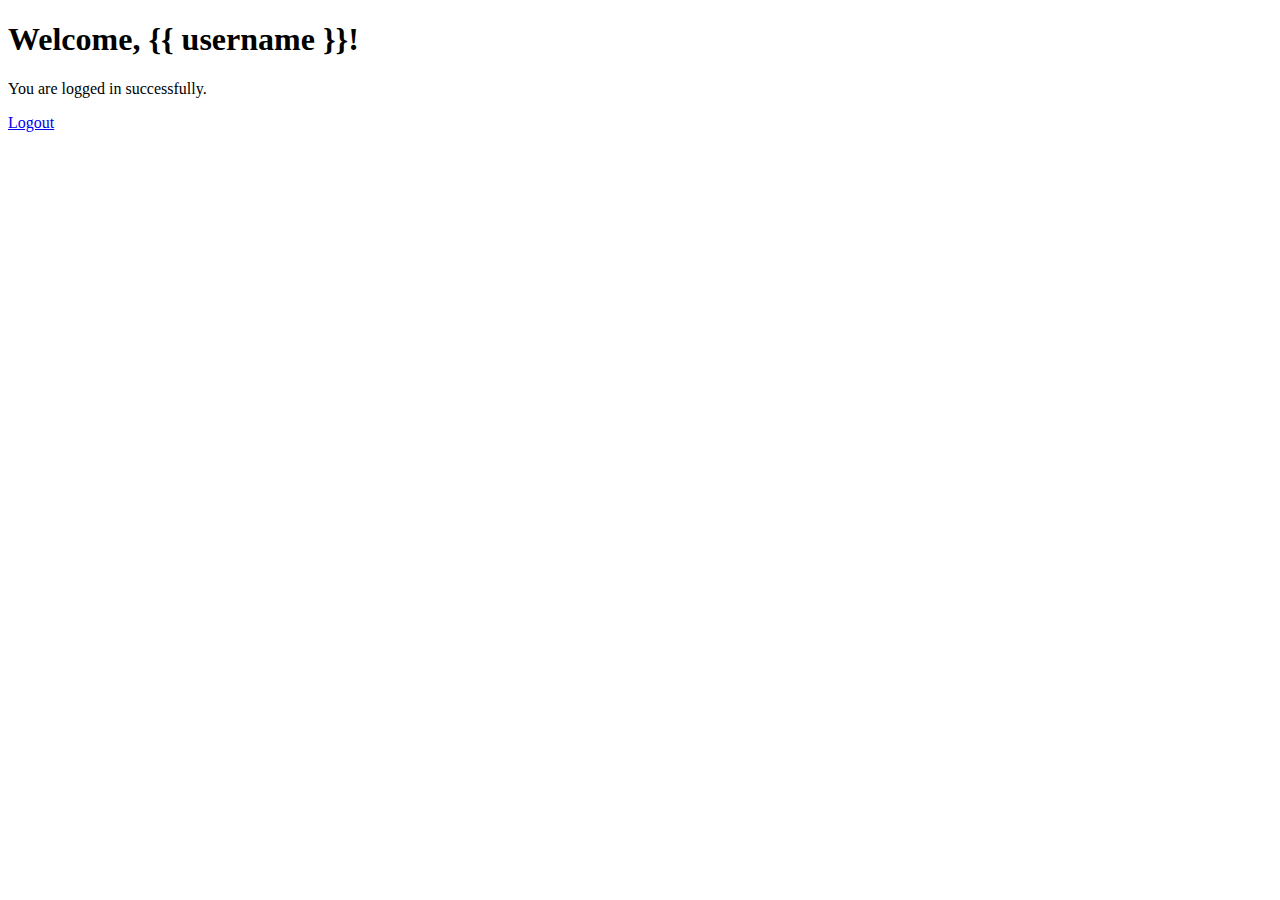
==== StegaSecure/templates/index.html @ 8ee2baeb "Add files via upload" ====
<!DOCTYPE html>
<html lang="en">
<head>
    <meta charset="UTF-8">
    <meta name="viewport" content="width=device-width, initial-scale=1.0">
    <title>Dashboard</title>
</head>
<body>
    <h1>Welcome, {{ username }}!</h1>
    <p>You are logged in successfully.</p>
    <a href="/logout">Logout</a>
</body>
</html>
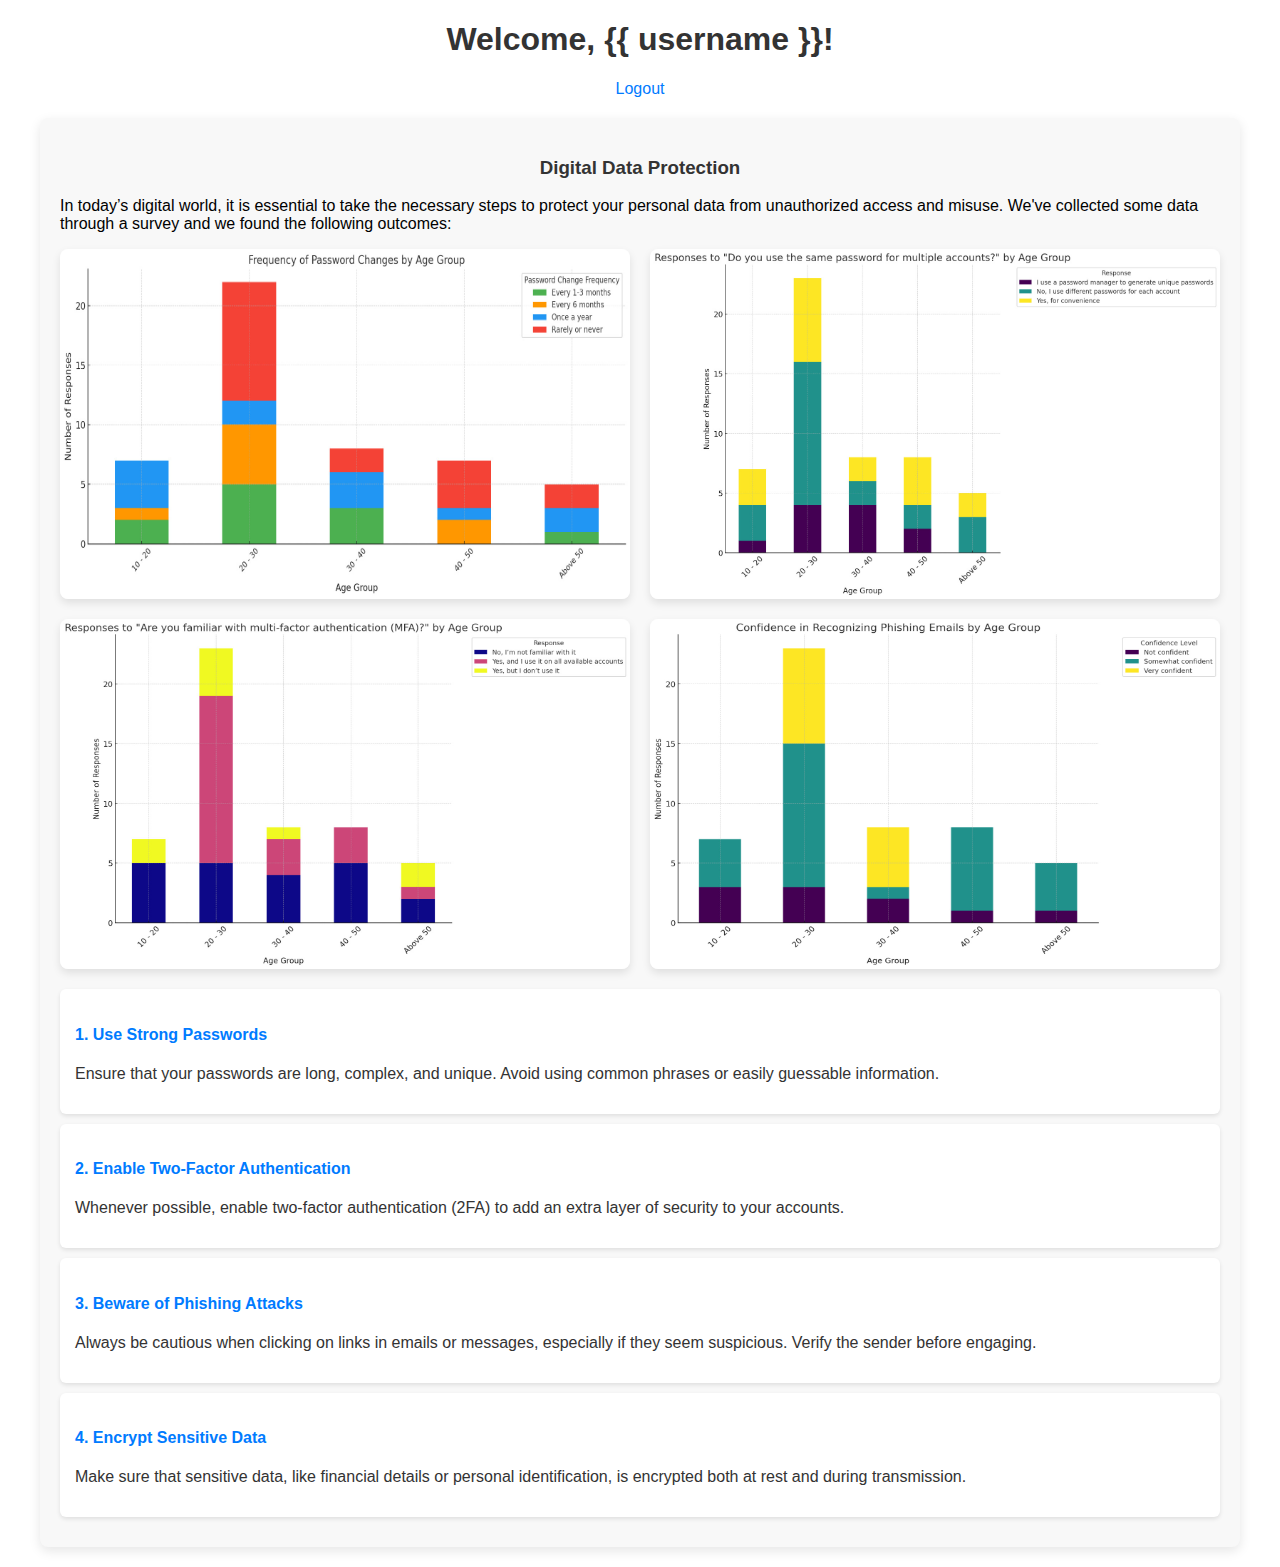
==== commit 6b03a05a: "Add files via upload" ====
--- a/StegaSecure/templates/index.html
+++ b/StegaSecure/templates/index.html
@@ -4,10 +4,67 @@
     <meta charset="UTF-8">
     <meta name="viewport" content="width=device-width, initial-scale=1.0">
     <title>Dashboard</title>
+    <link rel="stylesheet" href="../static/css/index.css">
 </head>
 <body>
     <h1>Welcome, {{ username }}!</h1>
-    <p>You are logged in successfully.</p>
-    <a href="/logout">Logout</a>
+    <p id="welcome"></p>
+    
+    <a href="/logout" class="logout-link">Logout</a>
+    <div class="container">
+
+        <!-- Digital Data Protection Section -->
+        <div class="data-protection">
+            <h3>Digital Data Protection</h3>
+            <p>In today’s digital world, it is essential to take the necessary steps to protect your personal data from unauthorized access and misuse. We've collected some data through a survey and we found the following outcomes:</p>
+
+            <!-- Images Before Awareness Content -->
+            <div class="image-gallery">
+                <img src="../static/media/img1.jpg" alt="Security Image 1">
+                <img src="../static/media/img2.jpg" alt="Security Image 2">
+                <img src="../static/media/img3.jpg" alt="Security Image 3">
+                <img src="../static/media/img4.jpg" alt="Security Image 4">
+            </div>
+
+            <!-- Tips Section -->
+            <div class="tips">
+                <div class="tip">
+                    <h4>1. Use Strong Passwords</h4>
+                    <p>Ensure that your passwords are long, complex, and unique. Avoid using common phrases or easily guessable information.</p>
+                </div>
+                <div class="tip">
+                    <h4>2. Enable Two-Factor Authentication</h4>
+                    <p>Whenever possible, enable two-factor authentication (2FA) to add an extra layer of security to your accounts.</p>
+                </div>
+                <div class="tip">
+                    <h4>3. Beware of Phishing Attacks</h4>
+                    <p>Always be cautious when clicking on links in emails or messages, especially if they seem suspicious. Verify the sender before engaging.</p>
+                </div>
+                <div class="tip">
+                    <h4>4. Encrypt Sensitive Data</h4>
+                    <p>Make sure that sensitive data, like financial details or personal identification, is encrypted both at rest and during transmission.</p>
+                </div>
+            </div>
+        </div>
+    </div>
+
+    <script>
+        window.onload = function() {
+            // Show an alert box upon successful login
+            alert("You are logged in successfully.");
+    
+            // Hide the success message automatically after 5 seconds
+            setTimeout(function() {
+                var successMessage = document.getElementById("welcome");
+                successMessage.style.display = "none"; // Hide the message
+            }, 5000); // 5000 milliseconds = 5 seconds
+    
+            // Function to close the success message when the "×" is clicked
+            document.getElementById("closeMessage").onclick = function() {
+                var successMessage = document.getElementById("loginSuccessMessage");
+                successMessage.style.display = "none"; // Hide the message
+            };
+        };
+    </script>
 </body>
 </html>
--- a/StegaSecure/static/css/index.css
+++ b/StegaSecure/static/css/index.css
@@ -0,0 +1,86 @@
+/* General Reset */
+body {
+    font-family: Arial, sans-serif;
+    margin: 0;
+    padding: 0;
+}
+
+/* Container Styling */
+.container {
+    padding: 20px;
+    max-width: 1200px;
+    margin: 0 auto;
+}
+
+.logout-link{
+    text-align: right;
+}
+
+/* Heading and Subheading Styling */
+h1, h2 {
+    text-align: center;
+    color: #333;
+}
+
+/* Image Gallery Styling (2 in a row) */
+.image-gallery {
+    display: grid;
+    grid-template-columns: repeat(2, 1fr); /* 2 images per row */
+    gap: 20px;
+    margin-bottom: 20px;
+}
+
+.image-gallery img {
+    width: 100%;
+    height: auto;
+    border-radius: 8px;
+    box-shadow: 0 4px 8px rgba(0, 0, 0, 0.1);
+    height: 350px;
+}
+
+/* Digital Data Protection Section */
+.data-protection {
+    background-color: #f8f8f8;
+    padding: 20px;
+    border-radius: 8px;
+    box-shadow: 0 4px 12px rgba(0, 0, 0, 0.1);
+}
+
+.data-protection h3 {
+    text-align: center;
+    color: #333;
+}
+
+.tips {
+    margin-top: 20px;
+}
+
+.tip {
+    background-color: #fff;
+    padding: 15px;
+    margin: 10px 0;
+    border-radius: 6px;
+    box-shadow: 0 2px 4px rgba(0, 0, 0, 0.1);
+}
+
+.tip h4 {
+    color: #007BFF;
+}
+
+.tip p {
+    color: #333;
+}
+
+/* Logout Link */
+.logout-link {
+    display: block;
+    text-align: center;
+    margin-top: 20px;
+    font-size: 16px;
+    color: #007BFF;
+    text-decoration: none;
+}
+
+.logout-link:hover {
+    text-decoration: underline;
+}
